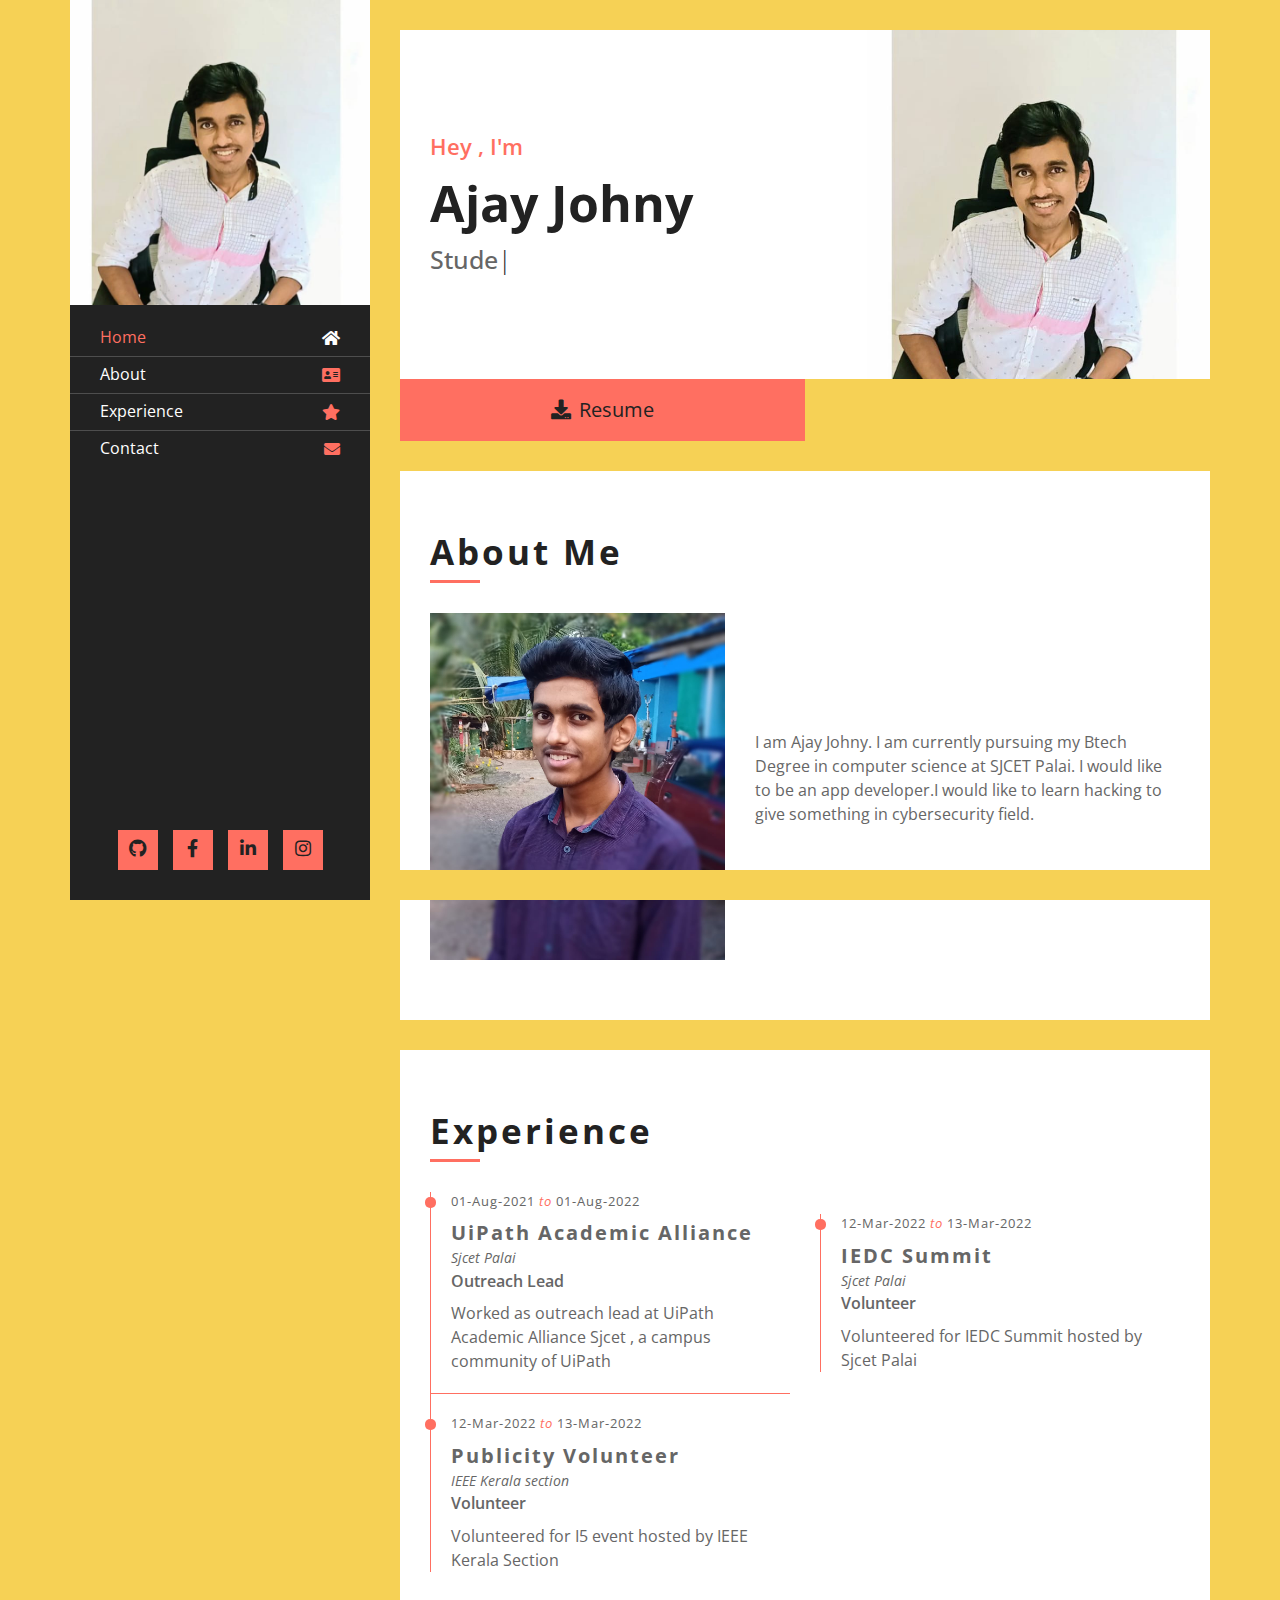
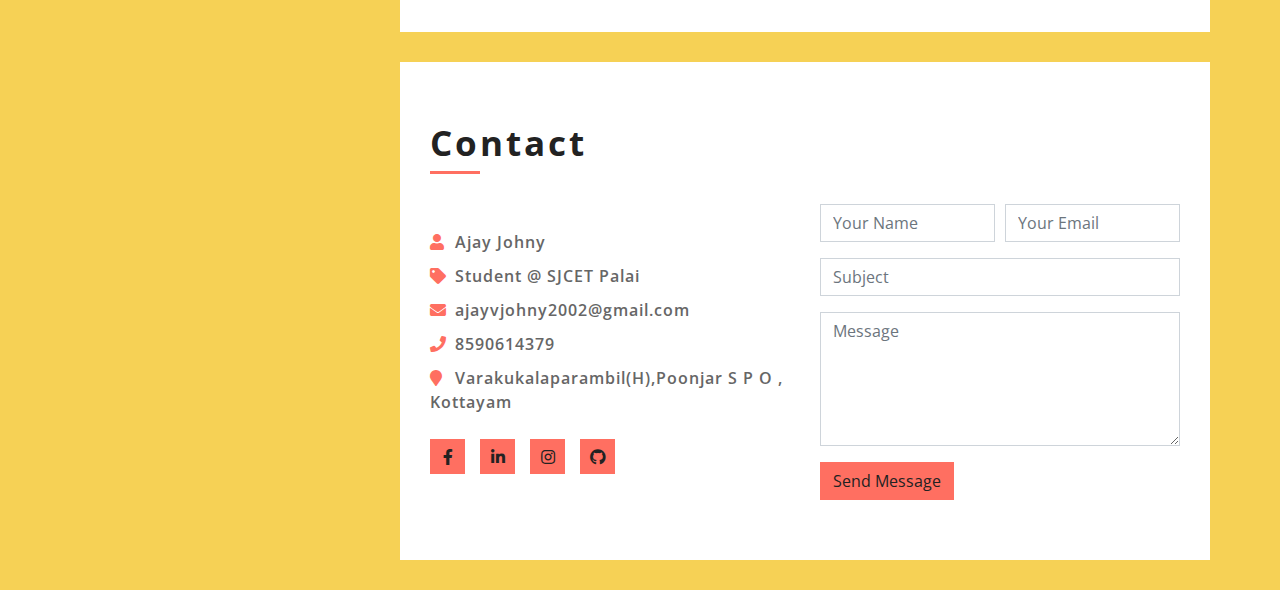
==== index.html @ 02b4db71 "Update index.html" ====
<!DOCTYPE html>
<html lang="en">
    <head>
        <meta charset="utf-8">
        <title>Ajay Johny</title>
        <meta content="width=device-width, initial-scale=1.0" name="viewport">
        <meta content="Resume Website Template Free Download" name="keywords">
        <meta content="Resume Website Template Free Download" name="description">

        <!-- Favicon -->
        <link href="img/favicon.ico" rel="icon">

        <!-- Google Fonts -->
        <link href="https://fonts.googleapis.com/css2?family=Open+Sans:300;400;600;700;800&display=swap" rel="stylesheet">

        <!-- CSS Libraries -->
        <link href="https://stackpath.bootstrapcdn.com/bootstrap/4.4.1/css/bootstrap.min.css" rel="stylesheet">
        <link href="https://cdnjs.cloudflare.com/ajax/libs/font-awesome/5.10.0/css/all.min.css" rel="stylesheet">
        <link href="lib/slick/slick.css" rel="stylesheet">
        <link href="lib/slick/slick-theme.css" rel="stylesheet">
        <link href="lib/lightbox/css/lightbox.min.css" rel="stylesheet">

        <!-- Template Stylesheet -->
        <link href="css/style.css" rel="stylesheet">
    </head>

    <body data-spy="scroll" data-target=".navbar" data-offset="51">
        <div class="wrapper">
            <div class="sidebar">
                <div class="sidebar-header">
                    <img src="img\AjayJohnypersonalpic_1.jpeg" alt="Image">
                </div>
                <div class="sidebar-content">
                    <nav class="navbar navbar-expand-md bg-dark navbar-dark">
                        <a href="#" class="navbar-brand">Navigation</a>
                        <button type="button" class="navbar-toggler" data-toggle="collapse" data-target="#navbarCollapse">
                            <span class="navbar-toggler-icon"></span>
                        </button>
                        <div class="collapse navbar-collapse" id="navbarCollapse">
                            <ul class="nav navbar-nav">
                                <li class="nav-item">
                                    <a class="nav-link" href="#header">Home<i class="fa fa-home"></i></a>
                                </li>
                                <li class="nav-item">
                                    <a class="nav-link" href="#about">About<i class="fa fa-address-card"></i></a>
                                </li>
                                <li class="nav-item">
                                    <a class="nav-link" href="#experience">Experience<i class="fa fa-star"></i></a>
                                </li>
                               <li class="nav-item">
                                    <a class="nav-link" href="#contact">Contact<i class="fa fa-envelope"></i></a>
                                </li>
                            </ul>
                        </div>
                    </nav>
                </div>
                <div class="sidebar-footer">
                    <a href="https://github.com/AjayJohny-2002/"><i class="fab fa-github"></i></a>
                    <a href=" https://www.facebook.com/ajay.johny.125/"><i class="fab fa-facebook-f"></i></a>
                    <a href=" https://www.linkedin.com/in/ajay-johny-73503a201/?lipi=urn%3Ali%3Apage%3Ad_flagship3_feed%3B5GQIC2MvRuSthO%2BO%2BcRq2Q%3D%3D"><i class="fab fa-linkedin-in"></i></a>
                    <a href="https://www.instagram.com/_ajay.johny_/"><i class="fab fa-instagram"></i></a>
                   
                </div>
            </div>
            <div class="content">
                <!-- Header Start -->
                <div class="header" id="header">
                    <div class="content-inner">
                        <p>Hey , I'm</p>
                        <h1>Ajay Johny</h1>
                        <h2></h2>
                        <div class="typed-text">Student @ Sjcet , App Developer </div>
                    </div>
                </div>
                <!-- Header End -->
                
                <!-- Large Button Start -->
                <div class="large-btn">
                    <div class="content-inner">
                        <a class="btn" href="#"><i class="fa fa-download"></i>Resume</a>
                       
                    </div>
                </div>
                <!-- Large Button End -->
                
                <!-- About Start -->
                <div class="about" id="about">
                    <div class="content-inner">
                        <div class="content-header">
                            <h2>About Me</h2>
                        </div>
                        <div class="row align-items-center">
                            <div class="col-md-6 col-lg-5">
                                <img src="img\AjayJohnypersonalpic_2.jpeg" alt="Image">
                            </div>
                            <div class="col-md-6 col-lg-7">
                                <p>
                                    I am Ajay Johny. I am currently pursuing my Btech Degree in computer science at SJCET Palai. I would like to be an app developer.I would like to learn hacking to give something in cybersecurity field.
                                </p>
                               
                            </div>
                        </div>
                     
                    </div>
                </div>
                <!-- About End -->
                
               
                
                <!-- Experience Start -->
                <div class="experience" id="experience">
                    <div class="content-inner">
                        <div class="content-header">
                            <h2>Experience</h2>
                        </div>
                        <div class="row align-items-center">
                           
                            <div class="col-md-6">
                                <div class="exp-col">
                                    <span>01-Aug-2021 <i>to</i> 01-Aug-2022</span>
                                    <h3>UiPath Academic Alliance</h3>
                                    <h4>Sjcet Palai</h4>
                                    <h5>Outreach Lead</h5>
                                    <p>Worked as outreach lead at UiPath Academic Alliance Sjcet , a campus community of UiPath</p>
                                </div>
                            </div>
                            <div class="col-md-6">
                                <div class="exp-col">
                                    <span>12-Mar-2022 <i>to</i> 13-Mar-2022</span>
                                    <h3>IEDC Summit</h3>
                                    <h4>Sjcet Palai</h4>
                                    <h5>Volunteer</h5>
                                    <p>Volunteered for IEDC Summit hosted by Sjcet Palai</p>
                                </div>
                            </div>
                            
                             <div class="col-md-6">
                                <div class="exp-col">
                                    <span>12-Mar-2022 <i>to</i> 13-Mar-2022</span>
                                    <h3>Publicity Volunteer</h3>
                                    <h4>IEEE Kerala section</h4>
                                    <h5>Volunteer</h5>
                                    <p>Volunteered for I5 event hosted by IEEE Kerala Section</p>
                                </div>
                            </div>
                    
                        </div>
                    </div>
                </div>
                <!-- Experience Start -->
                
             
                
               
              
                
                <!-- Contact Start -->
                <div class="contact" id="contact">
                    <div class="content-inner">
                        <div class="content-header">
                            <h2>Contact</h2>
                        </div>
                        <div class="row align-items-center">
                            <div class="col-md-6">
                                <div class="contact-info">
                                    <p><i class="fa fa-user"></i>Ajay Johny</p>
                                    <p><i class="fa fa-tag"></i>Student @ SJCET Palai</p>
                                    <p><i class="fa fa-envelope"></i><a href="mailto:ajayvjohny2002@gmail.com">ajayvjohny2002@gmail.com</a></p>
                                    <p><i class="fa fa-phone"></i><a href="tel:8590614379">8590614379</a></p>
                                    <p><i class="fa fa-map-marker"></i>Varakukalaparambil(H),Poonjar S P O , Kottayam</p>
                                    <div class="social">
           
                                        <a class="btn" href=" https://www.facebook.com/ajay.johny.125/"><i class="fab fa-facebook-f"></i></a>
                                        <a class="btn" href=" https://www.linkedin.com/in/ajay-johny-73503a201/?lipi=urn%3Ali%3Apage%3Ad_flagship3_feed%3B5GQIC2MvRuSthO%2BO%2BcRq2Q%3D%3D"><i class="fab fa-linkedin-in"></i></a>
                                        <a class="btn" href="https://www.instagram.com/_ajay.johny_/"><i class="fab fa-instagram"></i></a>
                                        <a class="btn" href="https://github.com/AjayJohny-2002/"><i class="fab fa-github"></i></a>
        
                                    </div>
                                </div>
                            </div>
                            <div class="col-md-6">
                                <div class="form">
                                    <form>
                                        <div class="form-row">
                                            <div class="form-group col-md-6">
                                                <input type="text" class="form-control" placeholder="Your Name" />
                                            </div>
                                            <div class="form-group col-md-6">
                                                <input type="email" class="form-control" placeholder="Your Email" />
                                            </div>
                                        </div>
                                        <div class="form-group">
                                            <input type="text" class="form-control" placeholder="Subject" />
                                        </div>
                                        <div class="form-group">
                                            <textarea class="form-control" rows="5" placeholder="Message"></textarea>
                                        </div>
                                        <div><button class="btn" type="submit">Send Message</button></div>
                                    </form>
                                </div>
                            </div>
                        </div>
                    </div>
                </div>
                <!-- Contact End -->
                
               
            </div>
        </div>
        
        <!-- Back to Top -->
        <a href="#" class="back-to-top"><i class="fa fa-angle-double-up"></i></a>
        
        <!-- JavaScript Libraries -->
        <script src="https://code.jquery.com/jquery-3.4.1.min.js"></script>
        <script src="https://stackpath.bootstrapcdn.com/bootstrap/4.4.1/js/bootstrap.bundle.min.js"></script>
        <script src="lib/easing/easing.min.js"></script>
        <script src="lib/slick/slick.min.js"></script>
        <script src="lib/typed/typed.min.js"></script>
        <script src="lib/waypoints/waypoints.min.js"></script>
        <script src="lib/isotope/isotope.pkgd.min.js"></script>
        <script src="lib/lightbox/js/lightbox.min.js"></script>
        
        <!-- Template Javascript -->
        <script src="js/main.js"></script>
    </body>
</html>
---- css/style.css ----
/**********************************/
/********** General CSS ***********/
/**********************************/
body {
    color: #666666;
    background: #F6D155;
    font-family: 'Open Sans', sans-serif;
}

a {
    color: #222222;
    transition: all .3s;
}

a:hover,
a:active,
a:focus {
    color: #FF6F61;
    outline: none;
    text-decoration: none;
}

.btn:focus {
    box-shadow: none;
}


/**********************************/
/****** Layout with Sidebar *******/
/**********************************/
.wrapper {
    position: relative;
    margin: 0 auto;
    width: 100%;
    max-width: 1140px;
}

.wrapper .sidebar {
    position: relative;
    width: 100%;
    float: left;
    background: #222222;
}

.wrapper .content {
    position: relative;
    width: 100%;
    padding: 15px;
    float: left;
    background: #F6D155;
}

.wrapper .sidebar-header,
.wrapper .sidebar-footer {
    display: none;
}

.navbar {
    padding: 15px;
    background: #222222 !important;
}

.navbar-expand-md .navbar-nav .nav-item {
    width: 100%;
    border-top: 1px solid rgba(255, 255, 255, .2);
}

.navbar-expand-md .navbar-nav .nav-item:first-child{
    border-top: none;
}

.navbar-expand-md .navbar-nav .nav-link {
    color: #ffffff;
    padding: 5px 15px 7px 15px;
    transition: all .3s;
}

.navbar-expand-md .navbar-nav .nav-link i {
    color: #FF6F61;
    float: right;
    padding-top: 5px;
    transition: all .3s;
}

.navbar-expand-md .navbar-nav .nav-link:hover,
.navbar-expand-md .navbar-nav .nav-link.active {
    color: #FF6F61;
}

.navbar-expand-md .navbar-nav .nav-link:hover i,
.navbar-expand-md .navbar-nav .nav-link.active i{
    color: #ffffff;
}


.wrapper .sidebar,
.wrapper .content {
    -webkit-transition: margin 200ms ease-out;
    -moz-transition: margin 200ms ease-out;
    -o-transition: margin 200ms ease-out;
    transition: margin 200ms ease-out;
}

@media (min-width: 768px) {
    .wrapper .content {
        padding: 30px 0px 30px 30px;
    }
    
    .wrapper .content::before,
    .wrapper .content::after {
        position: fixed;
        content: "";
        width: 100%;
        height: 30px;
        background: #F6D155;
        z-index: 1;
    }
    
    .wrapper .content::before {
        top: 0;
    }
    
    .wrapper .content::after {
        bottom: 0;
    }
    
    .wrapper .sidebar {
        position: fixed;
        width: 300px;
        height: 100%;
        margin-left: -250px;
        float: left;
        overflow: auto;
        scrollbar-width: thin;
        scrollbar-color: gray;
        z-index: 2;
    }

    .wrapper .sidebar:hover {
        margin-left: 0px;
    }
    
    .wrapper .content {
        position: relative;
        width: calc(100% - 50px);
        margin-left: 50px;
        float: right;
    }
    
    .wrapper .sidebar:hover  .sidebar-header {
        position: relative;
        display: block;
        width: 100%;
    }

    .wrapper .sidebar .sidebar-header img {
        width: 100%;
        height: auto;
    }
    
    .navbar-brand {
        display: none;
    }
    
    .navbar {
        padding: 15px 0;
        flex-direction: column;
    }
    
    .wrapper .sidebar:hover .navbar-expand-md .navbar-nav .nav-link {
        padding: 5px 30px 7px 30px;
    }
    
    .wrapper .sidebar::-webkit-scrollbar {
        width: 7px;
    }

    .wrapper .sidebar::-webkit-scrollbar-track {
        -webkit-box-shadow: inset 0 0 6px rgba(0,0,0,0.1);
    }

    .wrapper .sidebar::-webkit-scrollbar-thumb {
        background-color: darkgrey;
        outline: 1px solid slategrey;
        border-radius: 7px
    }
    
    .navbar-brand {
        display: none;
    }
    
    .sidebar .sidebar-footer {
        width: 300px;
        position: fixed;
        bottom: 0;
        padding: 15px;
        font-size: 0;
        text-align: center;
        background: #222222;
    }
    
    .sidebar .sidebar-footer a {
        display: inline-block;
        width: 40px;
        height: 40px;
        padding: 5px 0;
        margin: 0 15px 15px 0;
        text-align: center;
        font-size: 18px;
        color: #222222;
        background: #FF6F61;
    }
    
    .sidebar .sidebar-footer a:last-child {
        margin-right: 0;
    }
    
    .sidebar .sidebar-footer a:hover {
        color: #FF6F61;
        background: #ffffff;
    }
    
    .sidebar:hover .sidebar-footer {
        display: block;
    }
}

@media (min-width: 992px) {
    .wrapper .sidebar {
        margin: 0;
    }

    .wrapper .content {
        width: calc(100% - 300px);
        margin-left: 300px;
    }

    .sidebar .sidebar-header {
        position: relative;
        display: block;
        width: 100%;
    }
    
    .navbar-expand-md .navbar-nav .nav-link {
        padding: 5px 30px 7px 30px;
    }
    
    .sidebar .sidebar-footer {
        display: block;
    }
}

@media (max-width: 1140px) {
    .wrapper .content {
        padding: 30px;
    }
}

@media (max-width: 576px) {
    .wrapper .content {
        padding: 15px;
    }
}


/**********************************/
/******** Back to Top CSS *********/
/**********************************/
.back-to-top {
    position: fixed;
    display: none;
    width: 30px;
    height: 30px;
    text-align: center;
    line-height: 1;
    font-size: 30px;
    right: 30px;
    bottom: 30px;
    transition: background 0.5s;
    z-index: 11;
}

.back-to-top i {
    color: #222222;
}

.back-to-top i:hover {
    color: #FF6F61;
}

.back-to-top {
    -webkit-animation: action 1s infinite  alternate;
    animation: action 1s infinite  alternate;
}

@-webkit-keyframes action {
    0% { transform: translateY(0); }
    100% { transform: translateY(-15px); }
}

@keyframes action {
    0% { transform: translateY(0); }
    100% { transform: translateY(-15px); }
}


/**********************************/
/*********** Header CSS ***********/
/**********************************/
.header {
    position: relative;
    background: #ffffff;
}

.header .content-inner {
    padding: 100px 30px;
    background: url(../img/AjayJohnypersonalpic_1.jpeg) right bottom no-repeat;
    background-size: contain;
}

.header p {
    color: #FF6F61;
    font-size: 22px;
    font-weight: 600;
    margin-bottom: 10px;
}

.header h1 {
    color: #222222;
    font-size: 50px;
    font-weight: 700;
}

.header h2 {
    display: inline-block;
    margin: 0;
    height: 25px;
    font-size: 25px;
}

.header .typed-text {
    display: none;
}

.header .typed-cursor {
    font-size: 25px;
    font-weight: 300;
    color: #222222;
}

.large-btn .content-inner {
    font-size: 0;
    border-bottom: 30px solid #F6D155;
}

.large-btn .btn {
    position: relative;
    width: 50%;
    padding: 15px 0;
    color: #FF6F61;
    font-size: 20px;
    background: #222222;
    border-radius: 0;
}

.large-btn .btn:last-child {
    color: #222222;
    background: #FF6F61;
}

.large-btn .btn i {
    margin-right: 8px;
}

.large-btn .btn::after {
    position: absolute;
    content: "";
    width: 0;
    height: 100%;
    top: 0;
    left: 0;
    transition: all .3s;
}

.large-btn .btn:hover::after {
    width: 100%;
    background: rgba(255, 255, 255, .1);
}


/**********************************/
/******* Content Header CSS *******/
/**********************************/
.content-header {
    position: relative;
    width: 100%;
    margin-bottom: 30px;
    padding-bottom: 10px;
}

.content-header h2 {
    color: #222222;
    font-size: 35px;
    font-weight: 700;
    letter-spacing: 3px;
    margin: 0;
}

.content-header::after {
    content: '';
    position: absolute;
    display: block;
    width: 50px;
    height: 3px;
    bottom: 0;
    left: 0;
    background: #FF6F61;
}


/**********************************/
/*********** About CSS ************/
/**********************************/
.about {
    position: relative;
    padding: 60px 30px;
    background: #ffffff;
    border-bottom: 30px solid #F6D155;
}


.about img {
    width: 100%;
    height: auto;
}

@media(max-width: 767.98px) {
    .about img {
        margin-bottom: 15px;
    }
}

.about .btn {
    border-radius: 0;
    color: #222222;
    background: #FF6F61;
    transition: all .3s;
}

.about .btn:hover {
    color: #FF6F61;
    background: #222222;
}

.about .skills {
    padding-top: 15px;
}

.about .skill-name {
    margin-top: 15px;
}

.about .skill-name p {
    display: inline-block;
    margin-bottom: 5px;
    font-size: 16px;
    font-weight: 400;
}

.about .skill-name p:last-child {
    float: right;
}

.about .progress {
    height: 5px;
    border: 1px solid #FF6F61;
    border-radius: 0;
    background: #ffffff;
}

.about .progress .progress-bar {
    width: 1px;
    background: #FF6F61;
    border-radius: 0;
    transition: 1s;
}


/**********************************/
/********* Education CSS **********/
/**********************************/
.education {
    position: relative;
    padding: 60px 30px;
    background: #ffffff;
    border-bottom: 30px solid #F6D155;
}

.education .edu-col {
    position: relative;
    width: 100%;
    padding: 20px 0 20px 20px;
    border-left: 1px solid #FF6F61;
    border-bottom: 1px solid #FF6F61;
}

.education .col-md-6:first-child .edu-col {
    padding-top: 0;
}

.education .col-md-6:last-child .edu-col {
    border-bottom: none;
    padding-bottom: 0;
}

@media (min-width: 768px) {
    .education .col-md-6:nth-child(-n+2) .edu-col {
        padding-top: 0;
    }

    .education .col-md-6:last-child .edu-col,
    .education .col-md-6:nth-last-child(2) .edu-col {
        border-bottom: none;
        padding-bottom: 0;
    }
}

.education .edu-col span {
    position: relative;
    display: block;
    font-size: 13px;
    letter-spacing: 1px;
    margin-bottom: 10px;
}

.education .edu-col span::before {
    position: absolute;
    content: "";
    width: 11px;
    height: 11px;
    background: #FF6F61;
    top: 5px;
    left: -26px;
    border-radius: 5px;
}

.education .edu-col span i {
    color: #FF6F61;
}

.education .edu-col h3 {
    font-size: 20px;
    font-weight: 700;
    letter-spacing: 2px;
}

.education .edu-col p {
    margin: 0;
}


/**********************************/
/********* Experience CSS *********/
/**********************************/
.experience {
    position: relative;
    padding: 60px 30px;
    background: #ffffff;
    border-bottom: 30px solid #F6D155;
}

.experience .exp-col {
    position: relative;
    width: 100%;
    padding: 20px 0 20px 20px;
    border-left: 1px solid #FF6F61;
    border-bottom: 1px solid #FF6F61;
}

.experience .col-md-6:first-child .exp-col {
    padding-top: 0;
}

.experience .col-md-6:last-child .exp-col {
    border-bottom: none;
    padding-bottom: 0;
}

@media (min-width: 768px) {
    .experience .col-md-6:nth-child(-n+2) .exp-col {
        padding-top: 0;
    }

    .experience .col-md-6:last-child .exp-col,
    .experience .col-md-6:nth-last-child(2) .exp-col {
        border-bottom: none;
        padding-bottom: 0;
    }
}

.experience .exp-col span {
    position: relative;
    display: block;
    font-size: 13px;
    letter-spacing: 1px;
    margin-bottom: 10px;
}

.experience .exp-col span::before {
    position: absolute;
    content: "";
    width: 11px;
    height: 11px;
    background: #FF6F61;
    top: 5px;
    left: -26px;
    border-radius: 5px;
}

.experience .exp-col span i {
    color: #FF6F61;
}

.experience .exp-col h3 {
    font-size: 20px;
    font-weight: 700;
    letter-spacing: 2px;
    margin-bottom: 5px;
}

.experience .exp-col h4 {
    font-size: 14px;
    font-weight: 400;
    font-style: italic;
    margin-bottom: 5px;
}

.experience .exp-col h5 {
    font-size: 16px;
    font-weight: 600;
    margin-bottom: 10px;
}

.experience .exp-col p {
    margin: 0;
}


/**********************************/
/*********** Service CSS **********/
/**********************************/
.service {
    position: relative;
    padding: 60px 30px 30px 30px;
    background: #ffffff;
    border-bottom: 30px solid #F6D155;
}

.service .srv-col {
    position: relative;
    width: 100%;
    margin-bottom: 30px;
}

.service .srv-col i {
    font-size: 30px;
    color: #FF6F61;
    margin-bottom: 15px;
}

.service .srv-col h3 {
    font-size: 20px;
    font-weight: 700;
    letter-spacing: 2px;
    margin-bottom: 5px;
}

.experience .exp-col h4 {
    font-size: 14px;
    font-weight: 400;
    font-style: italic;
    margin-bottom: 5px;
}

.experience .exp-col h5 {
    font-size: 16px;
    font-weight: 600;
    margin-bottom: 10px;
}

.experience .exp-col p {
    margin: 0;
}


/**********************************/
/********** Portfolio CSS *********/
/**********************************/
.portfolio {
    position: relative;
    padding: 60px 30px 30px 30px;
    background: #ffffff;
    border-bottom: 30px solid #F6D155;
}

.portfolio #portfolio-flters {
    padding: 0;
    margin: -15px 0 30px 0;
    list-style: none;
    font-size: 0;
}

.portfolio #portfolio-flters li {
    cursor: pointer;
    margin: 15px -1px 0 0;
    display: inline-block;
    height: 35px;
    padding: 10px;
    color: #666666;
    font-size: 13px;
    line-height: 15px;
    text-transform: uppercase;
    border: 1px solid #FF6F61;
    background: #ffffff;
    transition: all 0.3s ease-in-out;
}

.portfolio #portfolio-flters li:hover,
.portfolio #portfolio-flters li.filter-active {
    background: #FF6F61;
    color: #222222;
}

.portfolio .portfolio-item {
    position: relative;
    height: 250px;
    overflow: hidden;
}

.portfolio .portfolio-item figure {
    background: #ffffff;
    overflow: hidden;
    height: 220px;
    position: relative;
    border-radius: 0;
    margin: 0; 
}

.portfolio .portfolio-item figure img {
    width: 100%; 
    height: 100%; 
    object-fit: cover; 
}

.portfolio .portfolio-item figure:hover img {
    opacity: 0.3;
    transition: 0.3s;
}

.portfolio .portfolio-item figure .link-preview,
.portfolio .portfolio-item figure .link-details,
.portfolio .portfolio-item figure .portfolio-title {
    position: absolute;
    display: inline-block;
    opacity: 0;
    line-height: 1;
    text-align: center;
    width: 45px;
    height: 35px;
    background: #FF6F61;
    transition: 0.2s linear;
}

.portfolio .portfolio-item figure .link-preview i,
.portfolio .portfolio-item figure .link-details i {
    color: #222222;
    padding-top: 10px;
    font-size: 16px;
}

.portfolio .portfolio-item figure .link-preview:hover,
.portfolio .portfolio-item figure .link-details:hover {
    background: #222222;
}

.portfolio .portfolio-item figure .link-preview:hover i,
.portfolio .portfolio-item figure .link-details:hover i {
    color: #FF6F61;
}

.portfolio .portfolio-item figure .link-preview {
    left: 50%;
    top: calc(25% - 18px);
}

.portfolio .portfolio-item figure .link-details {
    right: 50%;
    top: calc(25% - 18px);
}

.portfolio .portfolio-item figure .portfolio-title {
    margin: 0;
    width: 100%;
    height: 50%;
    left: 0;
    right: 0;
    top: 100%;
    padding: 30px 10px;
    color: #222222;
    font-size: 16px;
    font-weight: 600;
    background: rgba(255, 111, 97, .5);
    border-radius: 0;
}

.portfolio .portfolio-item figure .portfolio-title:hover {
    text-decoration: none;
}

.portfolio .portfolio-item figure .portfolio-title span {
    display: block;
    margin-top: 10px;
    font-family: 'Open Sans', sans-serif;
    font-size: 13px;
    font-weight: 300;
}

.portfolio .portfolio-item figure:hover .link-preview {
    opacity: 1;
    left: calc(50% - 61px);
}

.portfolio .portfolio-item figure:hover .link-details {
    opacity: 1;
    right: calc(50% - 61px);
}

.portfolio .portfolio-item figure:hover .portfolio-title {
    opacity: 1;
    top: 50%;
}


/**********************************/
/*********** Review CSS ***********/
/**********************************/
.review {
    position: relative;
    background: #ffffff;
    border-bottom: 30px solid #F6D155;
}

.review .content-inner {
    position: relative;
    padding: 60px 30px;
    background: url(../img/quote.png) right bottom no-repeat;
}

.review .review-text p {
    font-size: 18px;
    font-style: italic;
}

.review .review-img {
    display: flex;
    align-items: center;
}

.review .review-img img {
    width: 80px; 
    height: 80px; 
    object-fit: cover;
    margin-right: 15px;
}

.review .review-name h3 {
    font-size: 18px;
    font-weight: 700;
    letter-spacing: 2px;
    margin-bottom: 5px;
}

.review .review-name p {
    font-size: 14px;
    margin-bottom: 0;
}

.review .review-text .ratting {
    margin-bottom: 5px;
}

.review .review-text .ratting i {
    color: #FF6F61;
    font-size: 14px;
}

.review .slick-slider:hover .slick-prev {
    left: 30px;
}

.review .slick-slider:hover .slick-next {
    right: 30px;
}

.review-slider .slick-prev,
.review-slider .slick-next {
    width: 35px;
    height: 35px;
    z-index: 1;
    opacity: 0;
    transition: .5s;
    background: rgba(255, 111, 97, .7);
}

.review-slider .slick-prev {
    left: 55px;
}

.review-slider .slick-next {
    right: 55px;
}

.review-slider.slick-slider:hover .slick-prev {
    left: 15px;
    opacity: 1;
}

.review-slider.slick-slider:hover .slick-next {
    right: 15px;
    opacity: 1;
}

.review-slider .slick-prev:hover,
.review-slider .slick-prev:focus,
.review-slider .slick-next:hover,
.review-slider .slick-next:focus {
    background: rgba(0, 0, 0, .7);
}

.review-slider .slick-prev:hover::before,
.review-slider .slick-prev:focus::before,
.review-slider .slick-next:hover::before,
.review-slider .slick-next:focus::before {
    color: #FF6F61;
}

.review-slider .slick-prev::before,
.review-slider .slick-next::before {
    font-family: "Font Awesome 5 Free";
    font-weight: 900;
    font-size: 18px;
    color: #ffffff;
}

.review-slider .slick-prev::before {
    content: "\f104";
}

.review-slider .slick-next::before {
    content: "\f105";
}

.review-slider .slick-dots {
    bottom: 15px;
}

.review-slider .slick-dots li button:before {
    color: #ffffff;
    font-size: 15px;
}

.review-slider .slick-dots li.slick-active button:before {
    color: #FF6F61;
}

.review-slider.slick-slider {
    margin-bottom: 0;
}


/**********************************/
/*********** Contact CSS ***********/
/**********************************/
.contact {
    position: relative;
    padding: 60px 30px 30px 30px;
    background: #ffffff;
}

.contact .contact-info {
    position: relative;
    width: 100%;
    margin-bottom: 30px;
}

.contact .contact-info p {
    font-size: 16px;
    font-weight: 600;
    letter-spacing: 1px;
    margin-bottom: 10px;
}

.contact .contact-info p i {
    width: 25px;
    color: #FF6F61;
}

.contact .contact-info p a {
    color: #666666;
}

.contact .contact-info p a:hover {
    color: #FF6F61;
    text-decoration: none;
}

.contact .social {
    font-size: 0;
}

.contact .social a {
    width: 35px;
    height: 35px;
    padding: 5px 0;
    color: #222222;
    background: #FF6F61;
    border-radius: 0;
    margin-top: 15px;
    margin-right: 15px;
    transition: all .3s;
}

.contact .social a:last-child {
    margin-right: 0;
}

.contact .social a:hover {
    color: #FF6F61;
    background: #222222;
}

.contact .form {
    position: relative;
    width: 100%;
    margin-bottom: 30px;
}

.contact .form .form-control {
    border-radius: 0;
}

.contact .form .form-control:focus {
    box-shadow: none;
    border-color: #FF6F61;
}

.contact .form .btn {
    color: #222222;
    background: #FF6F61;
    border-radius: 0;
    transition: all .3s;
}

.contact .form .btn:hover {
    color: #FF6F61;
    background: #222222;
}


/**********************************/
/*********** Footer CSS ***********/
/**********************************/
.footer {
    position: relative;
    width: 100%;
    padding: 30px 30px 0 30px;
    background: #F6D155;
}

.footer .col-md-6:last-child {
    text-align: right;
}

@media(max-width: 767.98px) {
    .footer .col-md-6,
    .footer .col-md-6:last-child{
        text-align: center;
    }
}

.footer p {
    color: #222222;
    margin: 0;
}

.footer a {
    color: #FF6F61;
    font-weight: 600;
}

.footer a:hover {
    color: #222222;
}
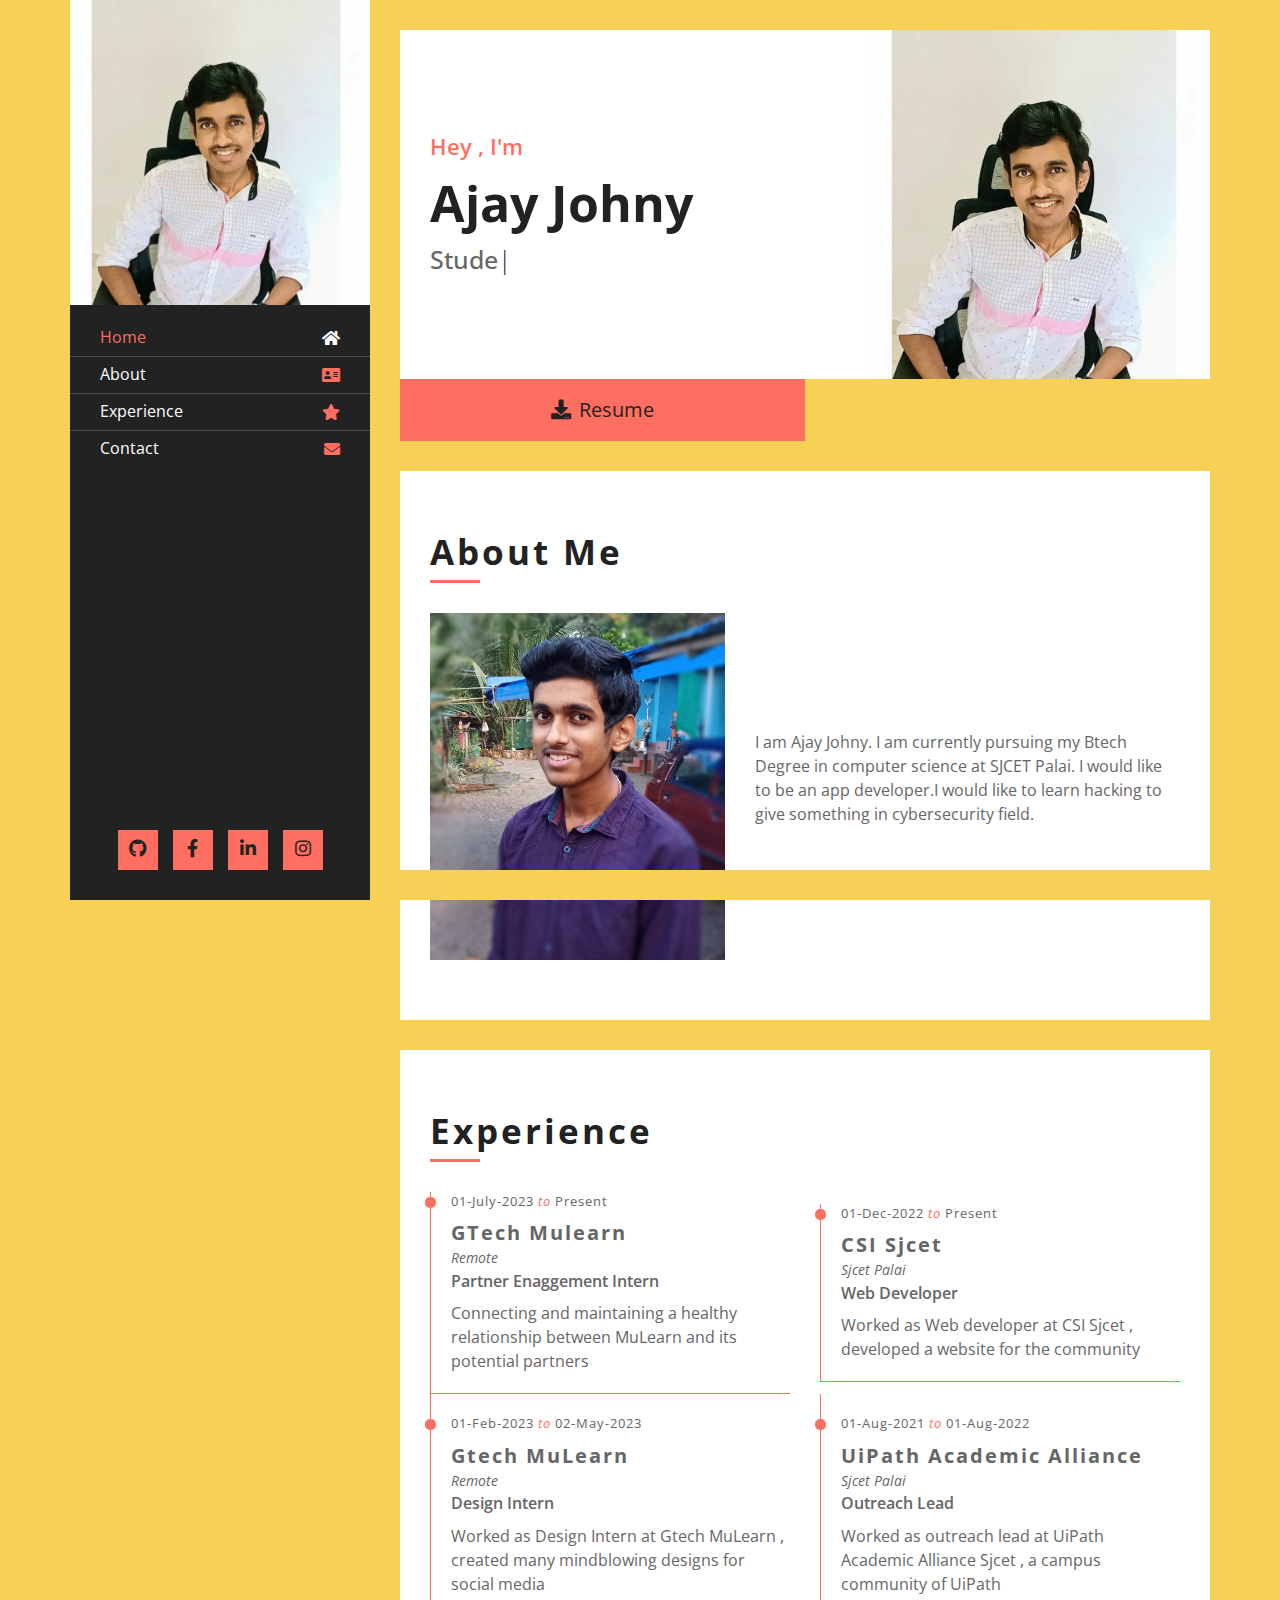
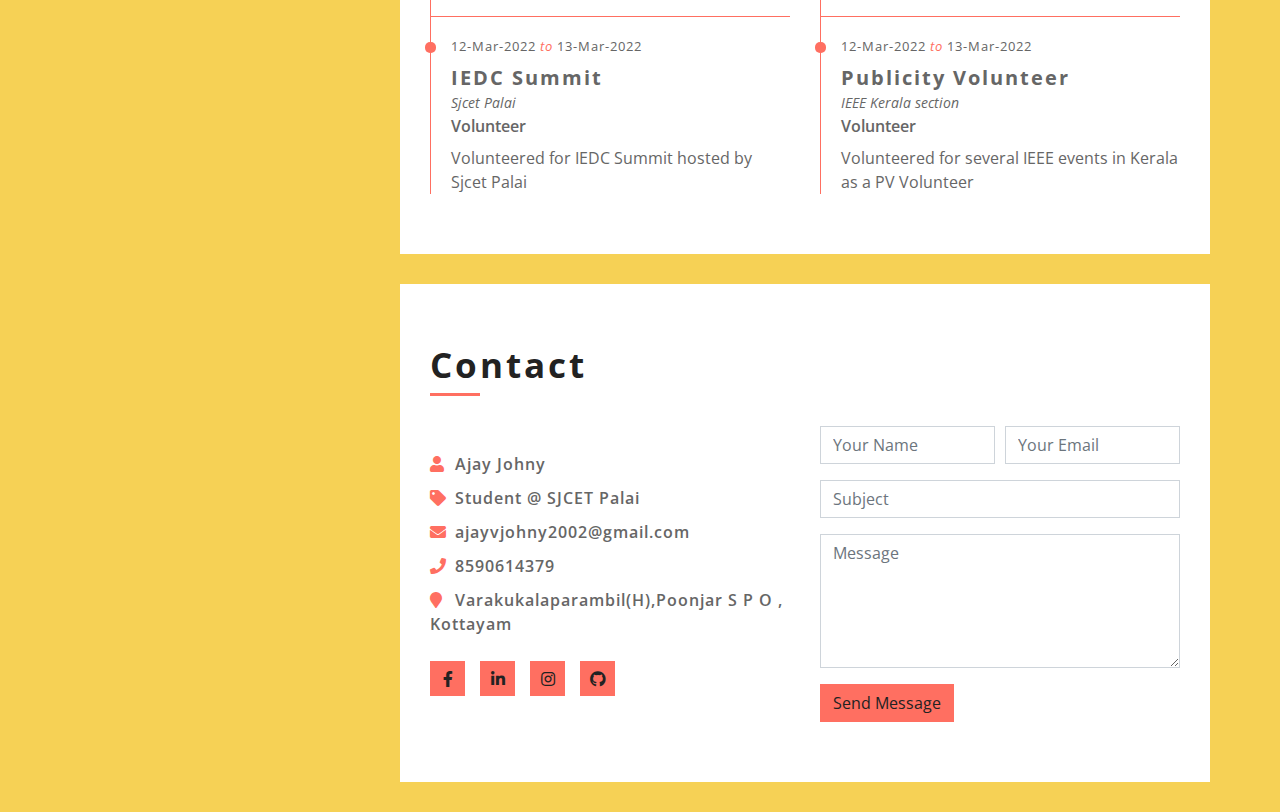
==== commit 1814fa59: "Update index.html" ====
--- a/index.html
+++ b/index.html
@@ -77,7 +77,7 @@
                 <!-- Large Button Start -->
                 <div class="large-btn">
                     <div class="content-inner">
-                        <a class="btn" href="#"><i class="fa fa-download"></i>Resume</a>
+                        <a class="btn" href="https://drive.google.com/file/d/1878iYKMZYLc862kmhDlae0HHNPSjMHp6/view?usp=sharing"><i class="fa fa-download"></i>Resume</a>
                        
                     </div>
                 </div>
@@ -114,7 +114,33 @@
                             <h2>Experience</h2>
                         </div>
                         <div class="row align-items-center">
-                           
+                            <div class="col-md-6">
+                                <div class="exp-col">
+                                    <span>01-July-2023 <i>to</i> Present</span>
+                                    <h3>GTech Mulearn</h3>
+                                    <h4>Remote</h4>
+                                    <h5>Partner Enaggement Intern</h5>
+                                    <p>Connecting and maintaining a healthy relationship between MuLearn and its potential partners</p>
+                                </div>
+                            </div>
+                            <div class="col-md-6">
+                                <div class="exp-col">
+                                    <span>01-Dec-2022 <i>to</i> Present</span>
+                                    <h3>CSI Sjcet</h3>
+                                    <h4>Sjcet Palai</h4>
+                                    <h5>Web Developer</h5>
+                                    <p>Worked as Web developer at CSI Sjcet , developed a website for the community</p>
+                                </div>
+                            </div>
+                            <div class="col-md-6">
+                                <div class="exp-col">
+                                    <span>01-Feb-2023 <i>to</i> 02-May-2023</span>
+                                    <h3>Gtech MuLearn</h3>
+                                    <h4>Remote</h4>
+                                    <h5>Design Intern</h5>
+                                    <p>Worked as Design Intern at Gtech MuLearn , created many mindblowing designs for social media</p>
+                                </div>
+                            </div>
                             <div class="col-md-6">
                                 <div class="exp-col">
                                     <span>01-Aug-2021 <i>to</i> 01-Aug-2022</span>
@@ -140,7 +166,7 @@
                                     <h3>Publicity Volunteer</h3>
                                     <h4>IEEE Kerala section</h4>
                                     <h5>Volunteer</h5>
-                                    <p>Volunteered for I5 event hosted by IEEE Kerala Section</p>
+                                    <p>Volunteered for several IEEE events in Kerala as a PV Volunteer</p>
                                 </div>
                             </div>
                     
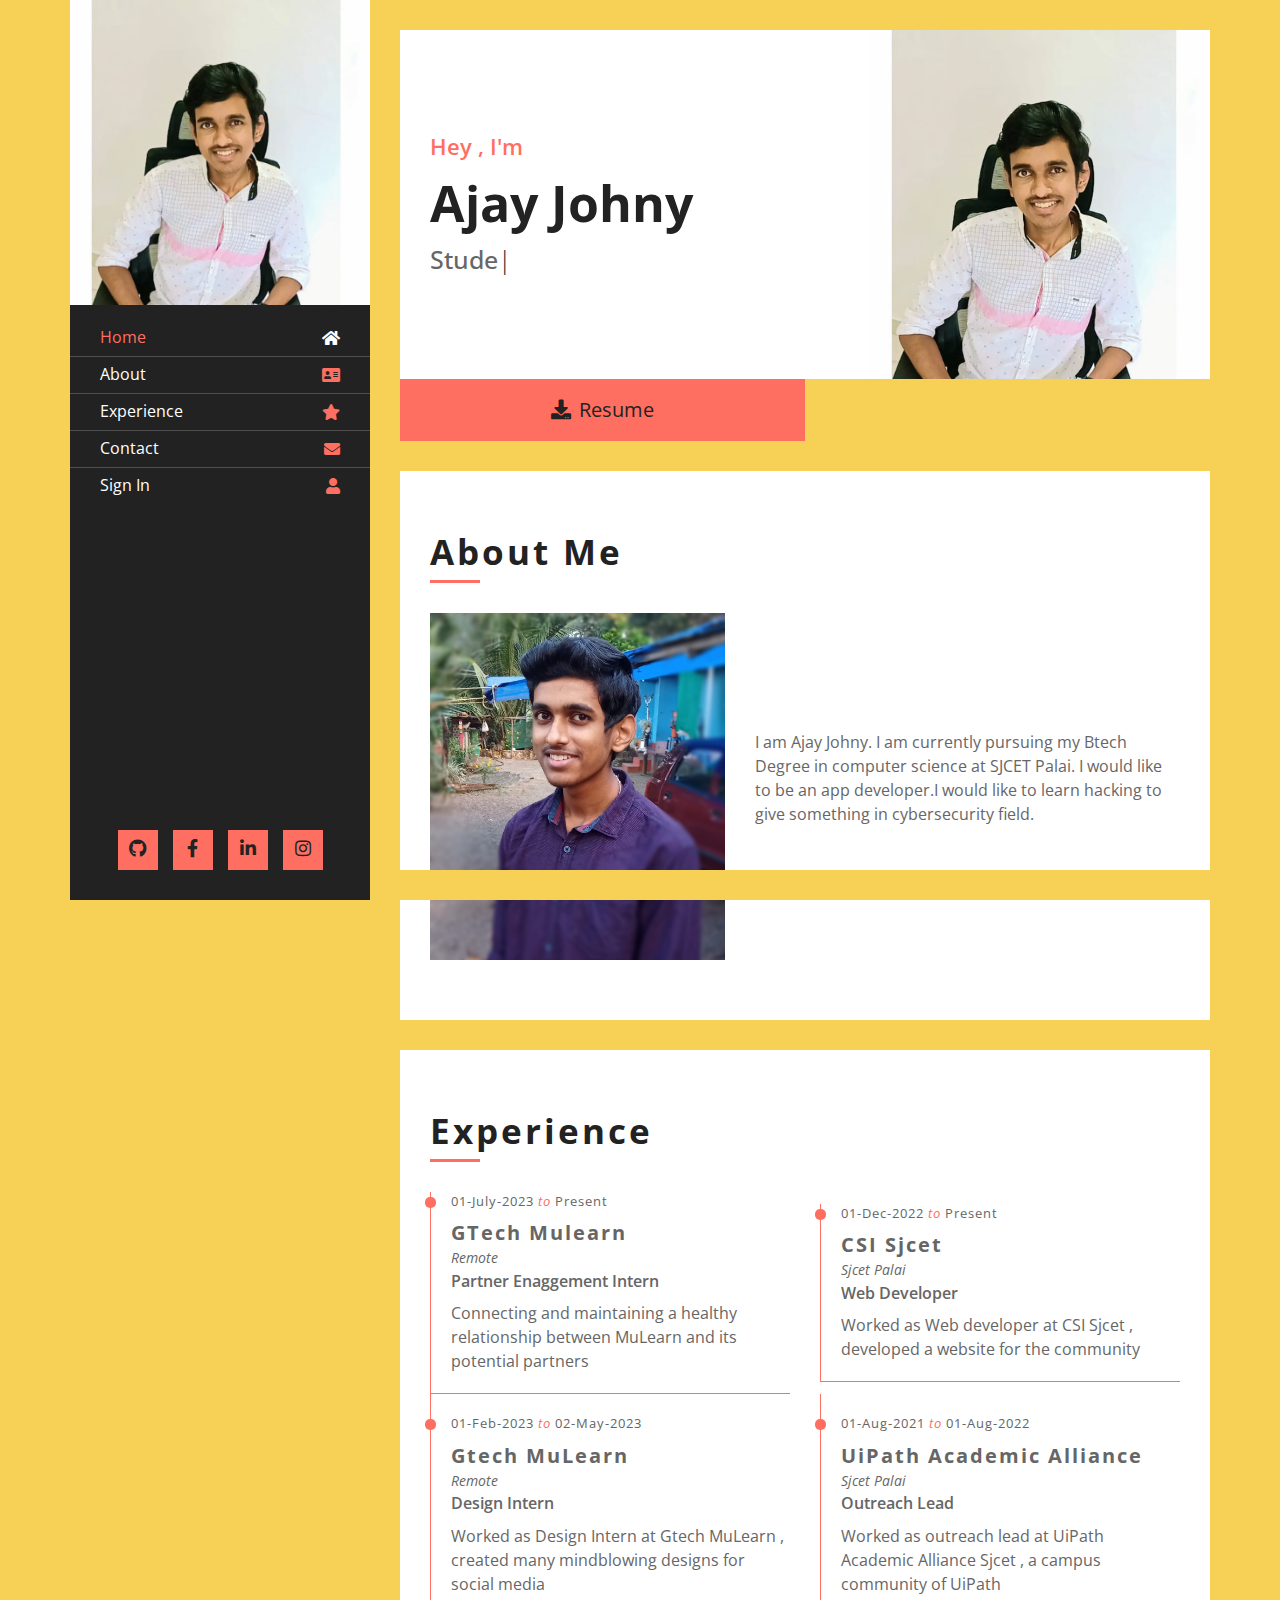
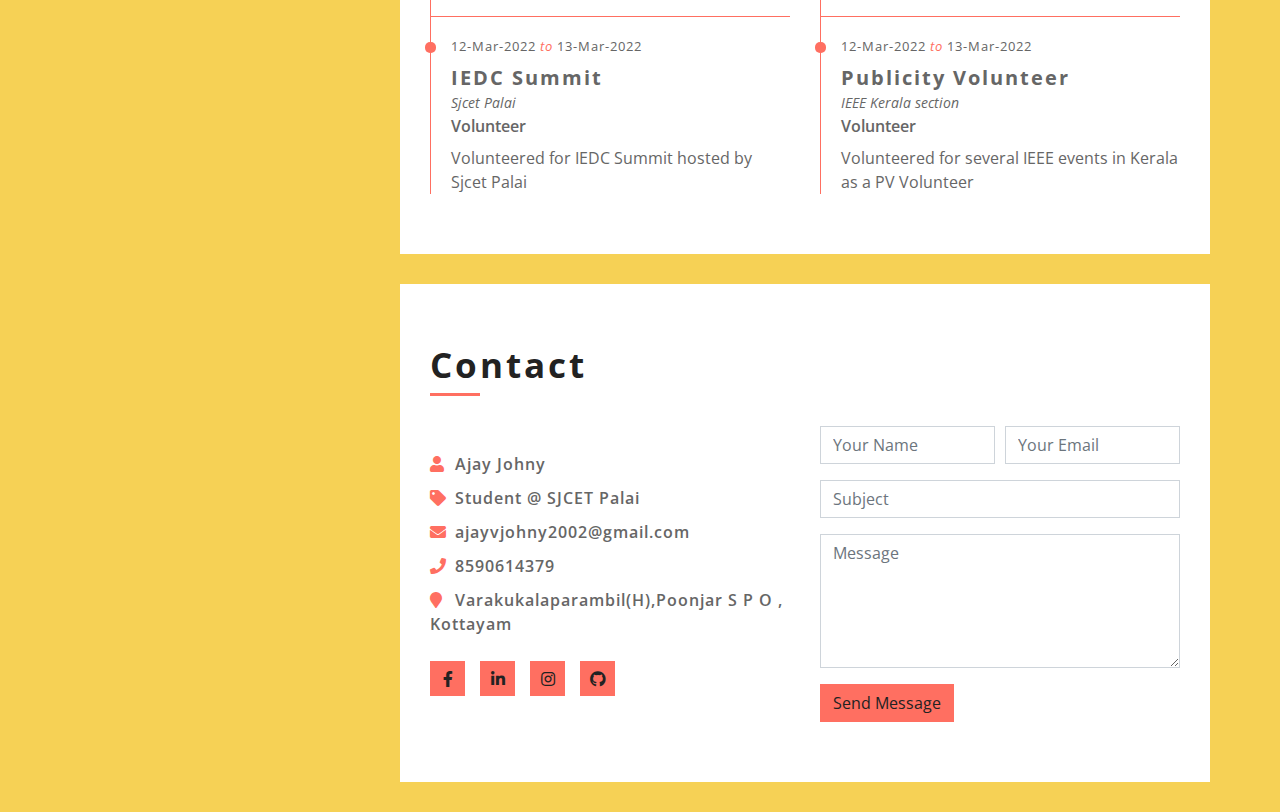
==== commit f63e0735: "Update index.html" ====
--- a/index.html
+++ b/index.html
@@ -50,6 +50,9 @@
                                <li class="nav-item">
                                     <a class="nav-link" href="#contact">Contact<i class="fa fa-envelope"></i></a>
                                 </li>
+                                 <li class="nav-item">
+                                    <a class="nav-link" href="signin.html">Sign In<i class="fa fa-user"></i></a>
+                                </li>
                             </ul>
                         </div>
                     </nav>
@@ -69,7 +72,7 @@
                         <p>Hey , I'm</p>
                         <h1>Ajay Johny</h1>
                         <h2></h2>
-                        <div class="typed-text">Student @ Sjcet , App Developer </div>
+                        <div class="typed-text">Student @ Sjcet , Developer|Designer </div>
                     </div>
                 </div>
                 <!-- Header End -->
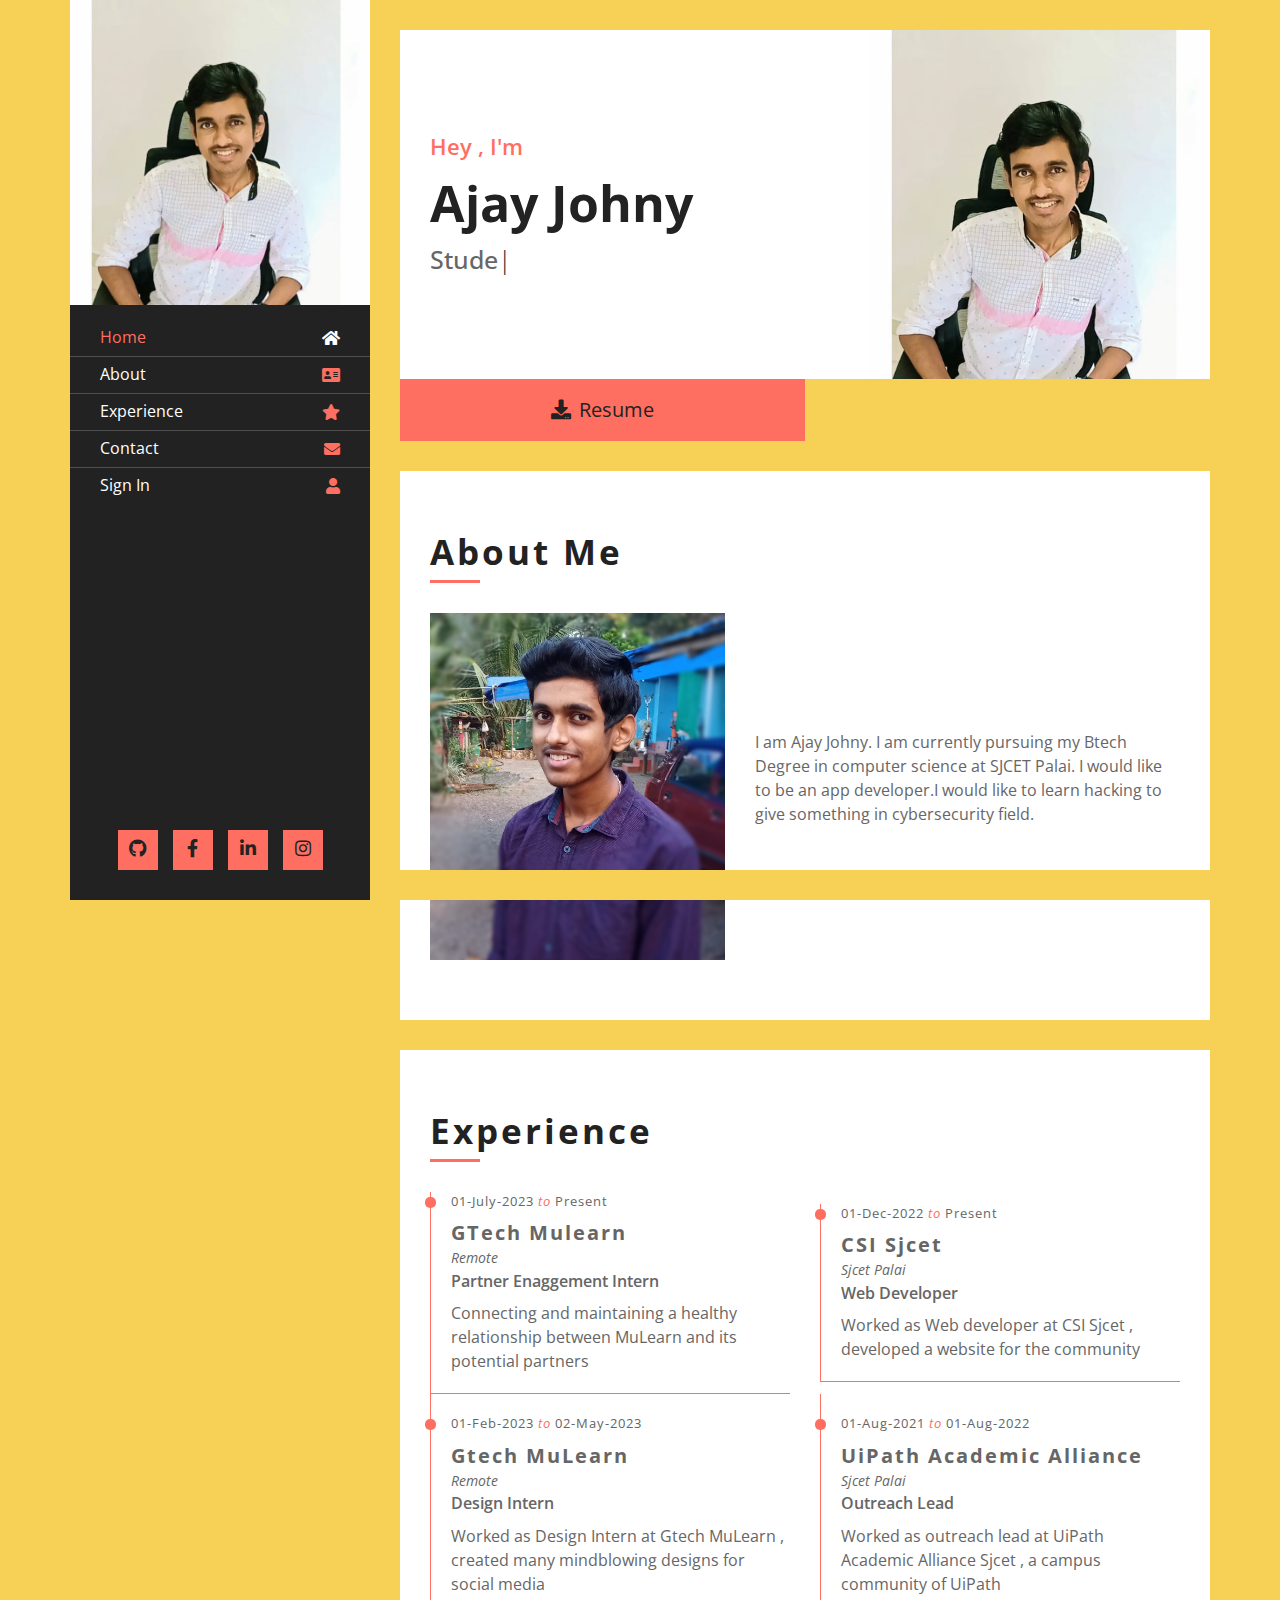
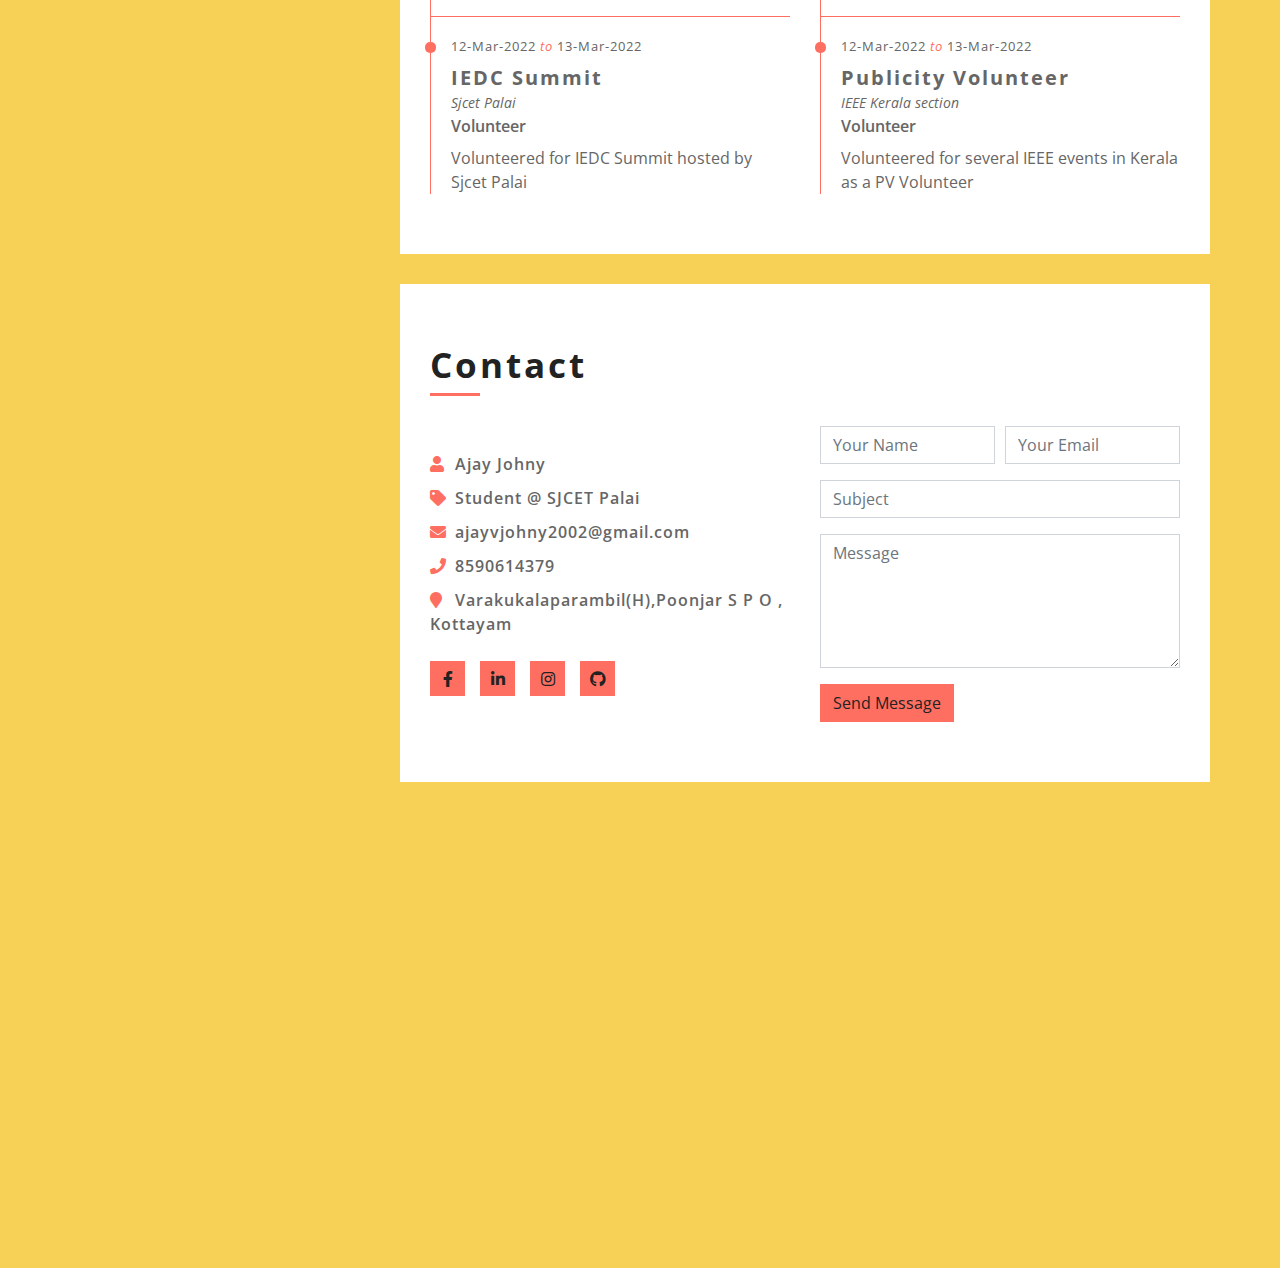
==== commit 3b03e26e: "Location" ====
--- a/index.html
+++ b/index.html
@@ -232,7 +232,9 @@
                     </div>
                 </div>
                 <!-- Contact End -->
-                
+                <div>
+                    <iframe src="https://www.google.com/maps/embed?pb=!1m18!1m12!1m3!1d62934.014893159925!2d76.79852925451411!3d9.648883921218525!2m3!1f0!2f0!3f0!3m2!1i1024!2i768!4f13.1!3m3!1m2!1s0x3b07b54fc0a7245f%3A0x9ba8087f19b418f1!2sPoonjar%20Thekkekara%2C%20Kerala!5e0!3m2!1sen!2sin!4v1699202462624!5m2!1sen!2sin" width="600" height="450" style="border:0;" allowfullscreen="" loading="lazy" referrerpolicy="no-referrer-when-downgrade"></iframe>
+                </div>
                
             </div>
         </div>
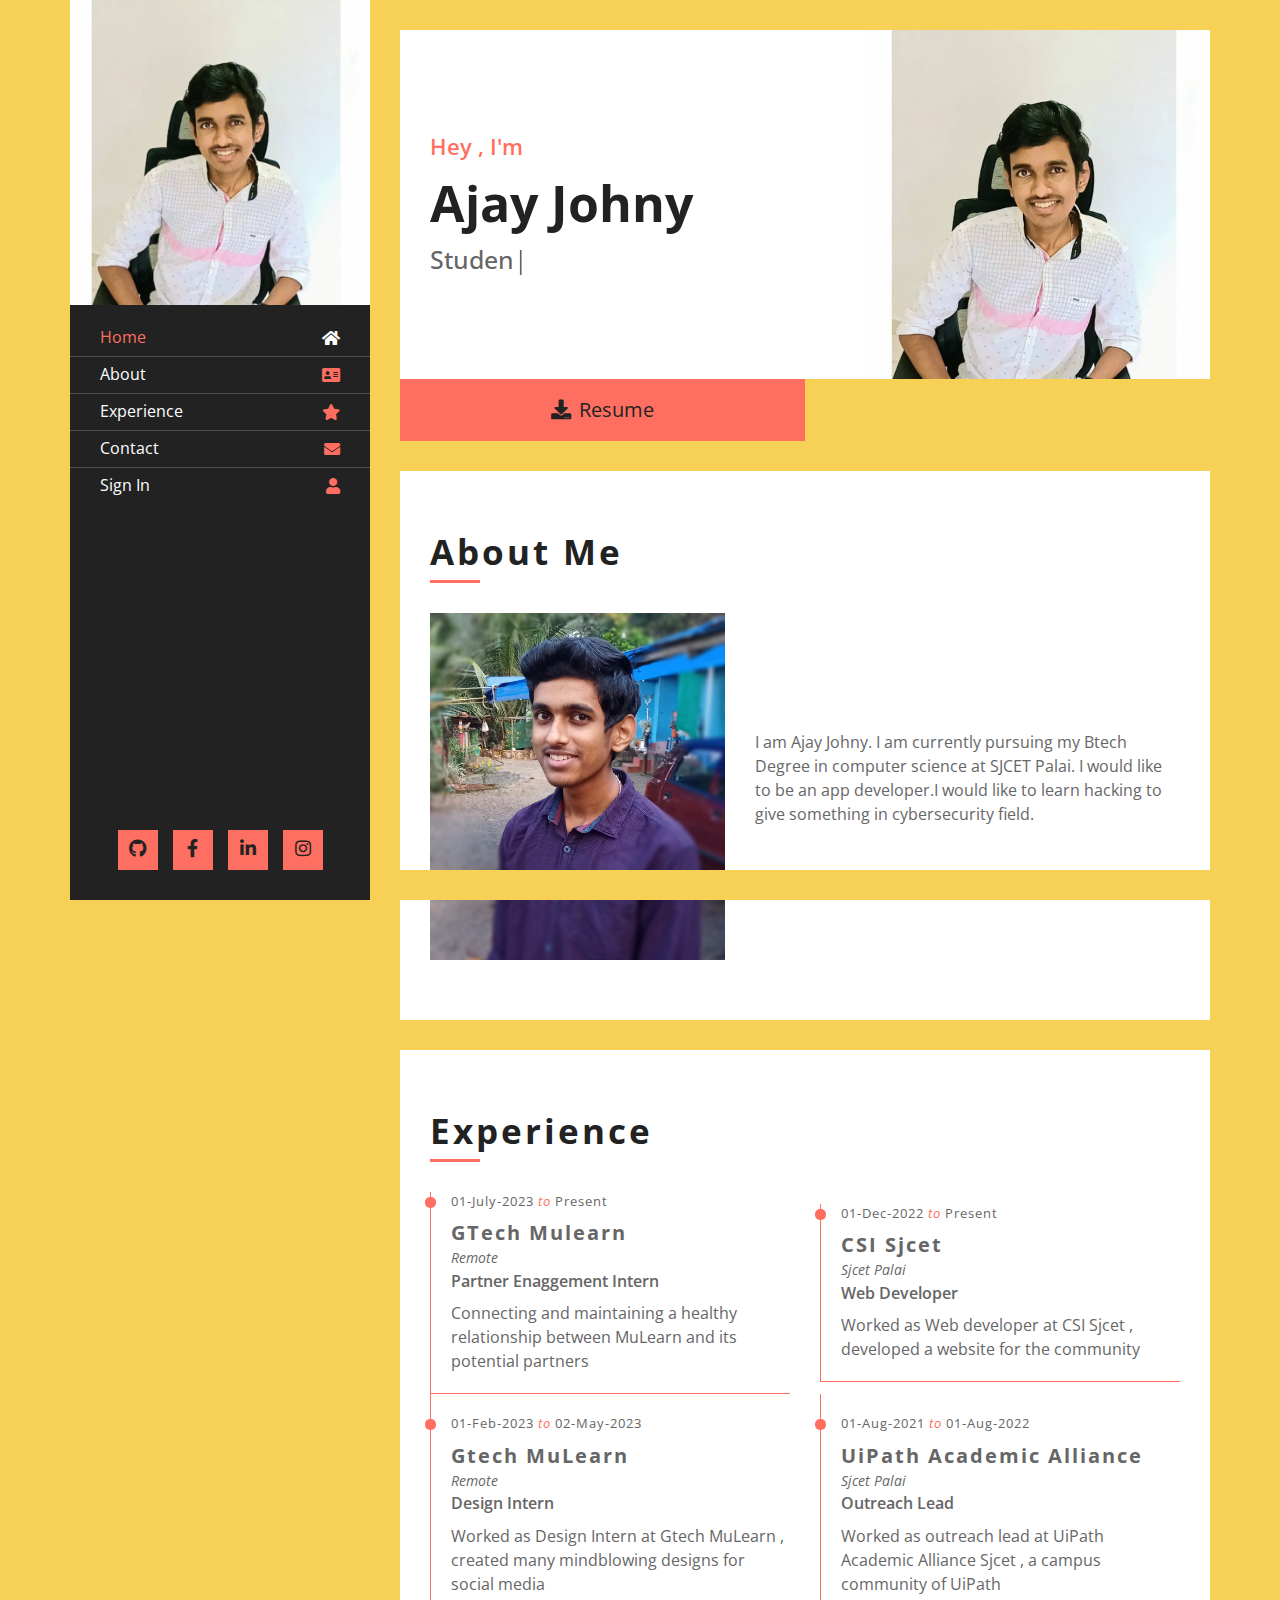
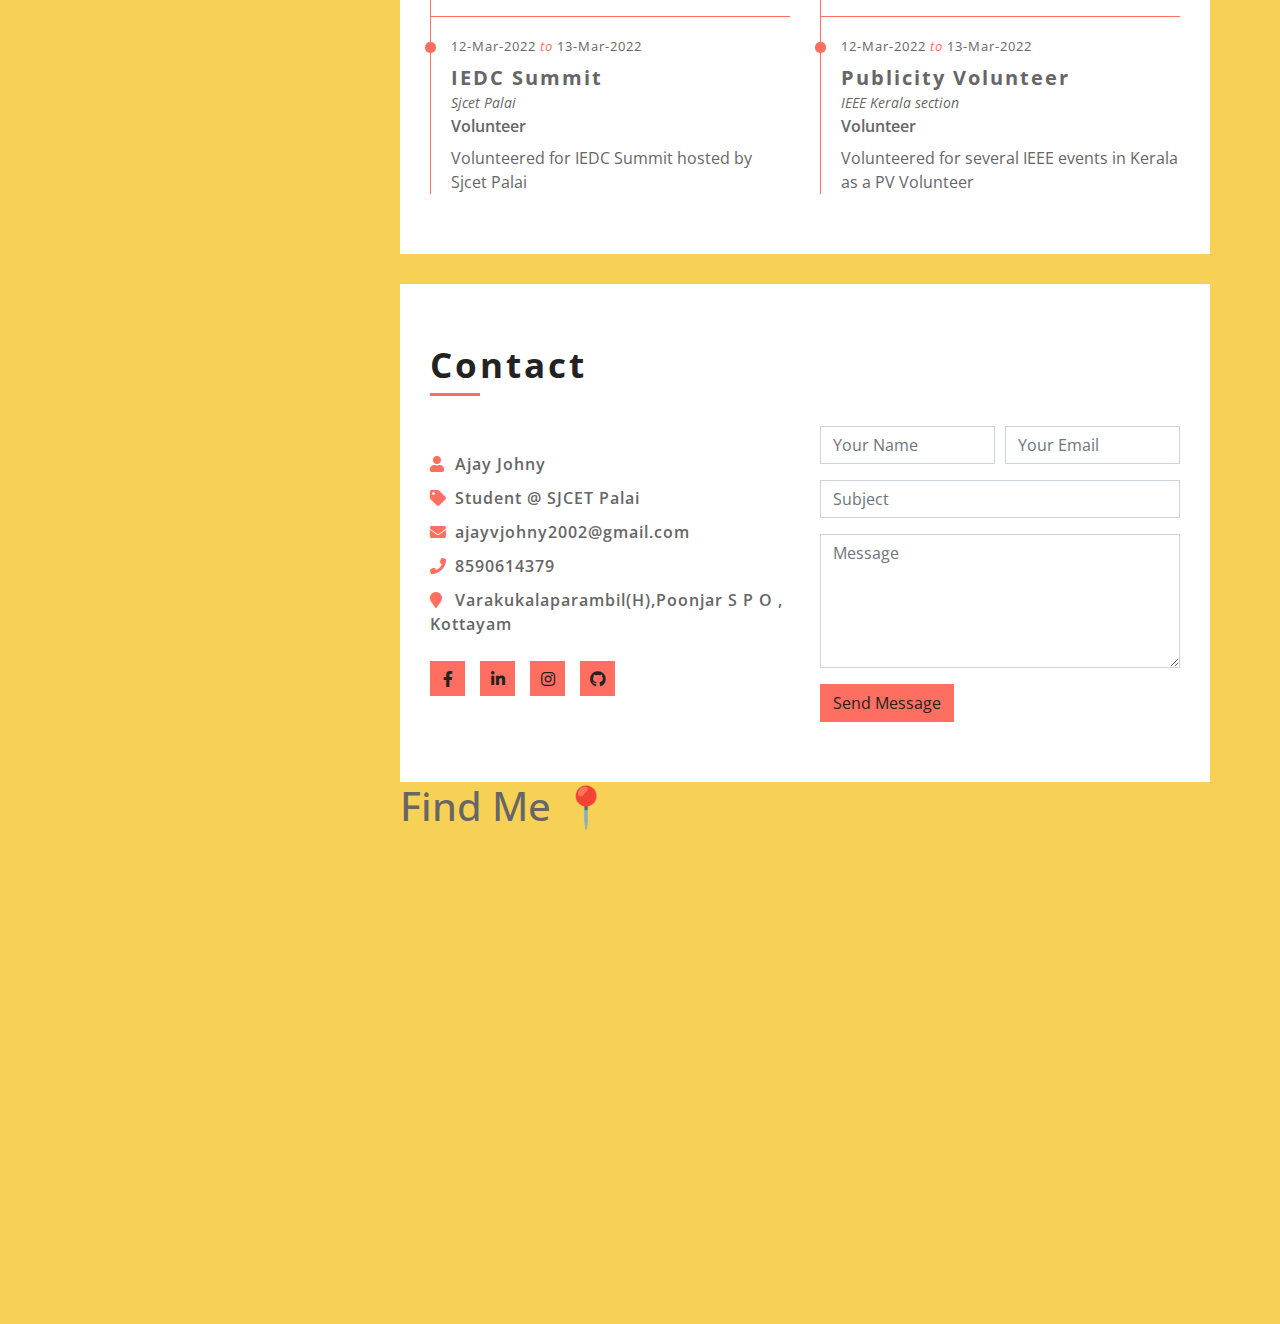
==== commit da5515b7: "Update index.html" ====
--- a/index.html
+++ b/index.html
@@ -233,6 +233,7 @@
                 </div>
                 <!-- Contact End -->
                 <div>
+                    <h1>Find Me 📍</h1>
                     <iframe src="https://www.google.com/maps/embed?pb=!1m18!1m12!1m3!1d62934.014893159925!2d76.79852925451411!3d9.648883921218525!2m3!1f0!2f0!3f0!3m2!1i1024!2i768!4f13.1!3m3!1m2!1s0x3b07b54fc0a7245f%3A0x9ba8087f19b418f1!2sPoonjar%20Thekkekara%2C%20Kerala!5e0!3m2!1sen!2sin!4v1699202462624!5m2!1sen!2sin" width="600" height="450" style="border:0;" allowfullscreen="" loading="lazy" referrerpolicy="no-referrer-when-downgrade"></iframe>
                 </div>
                
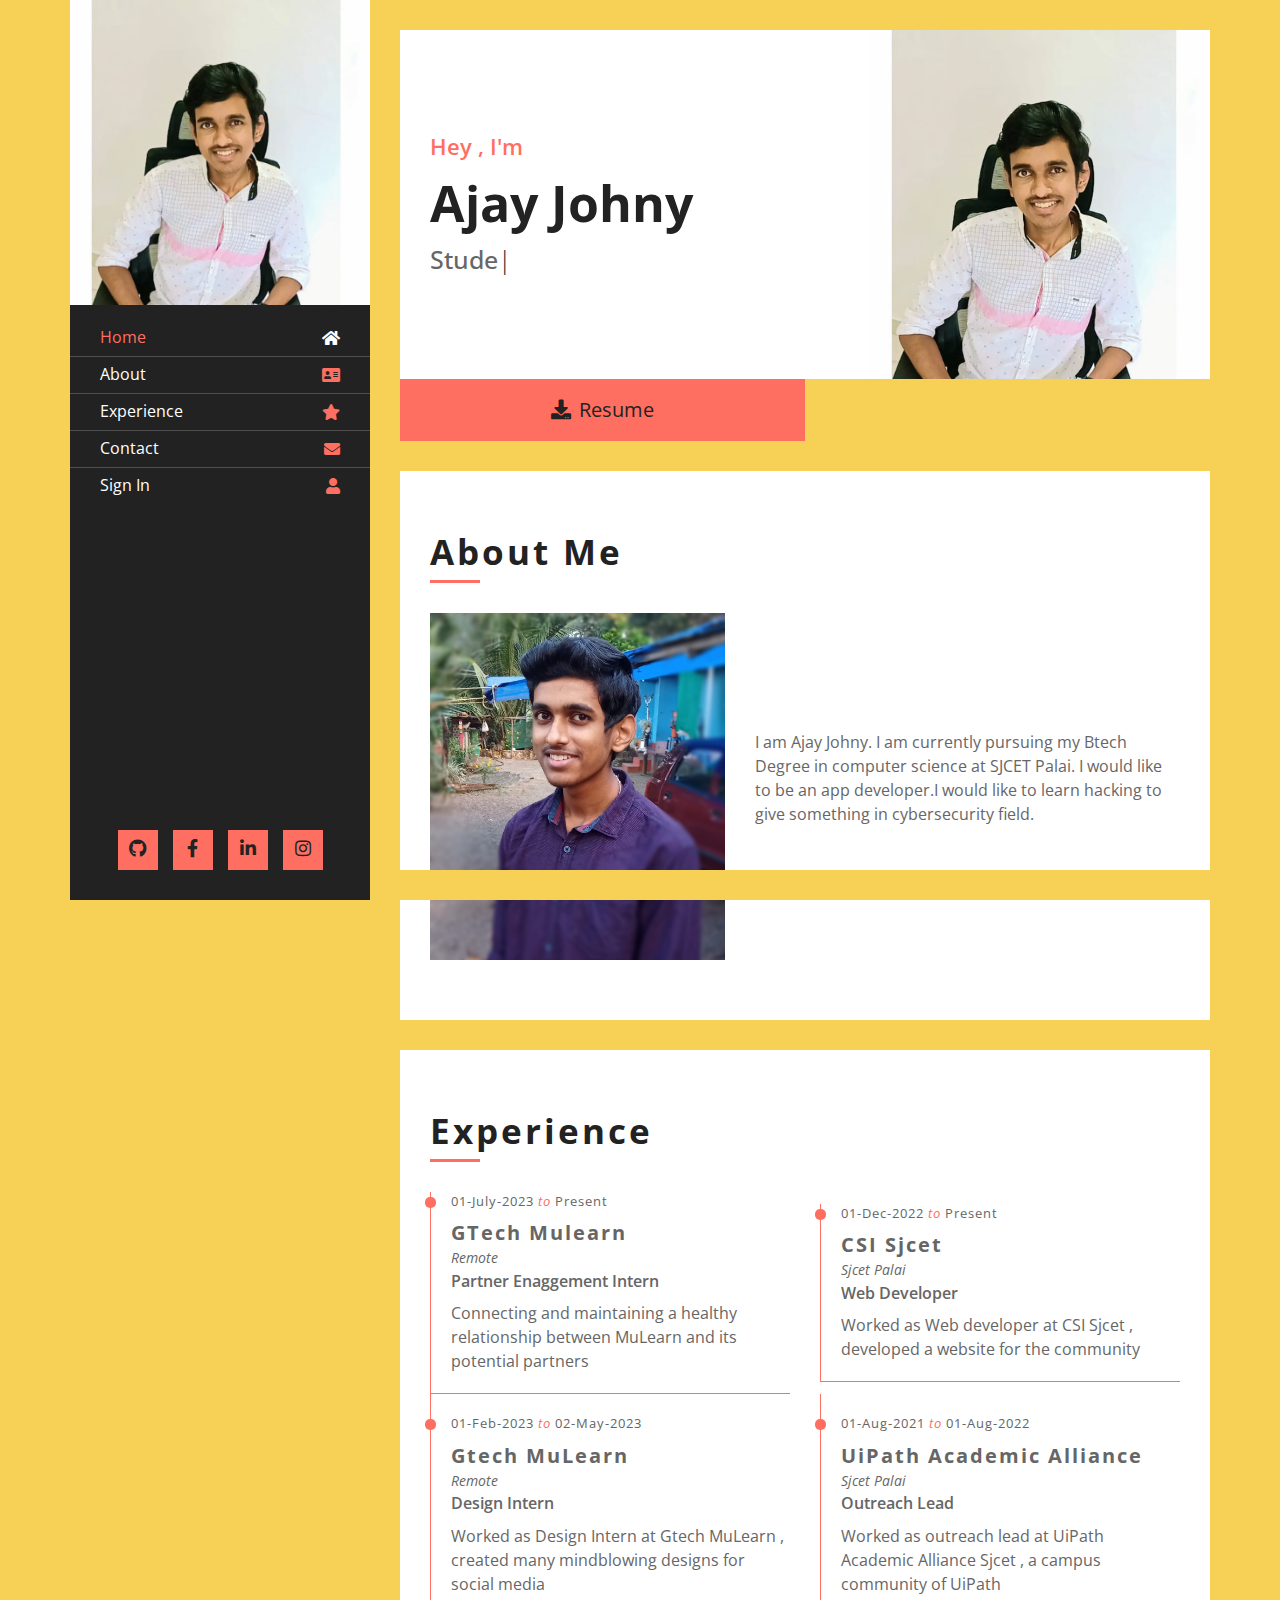
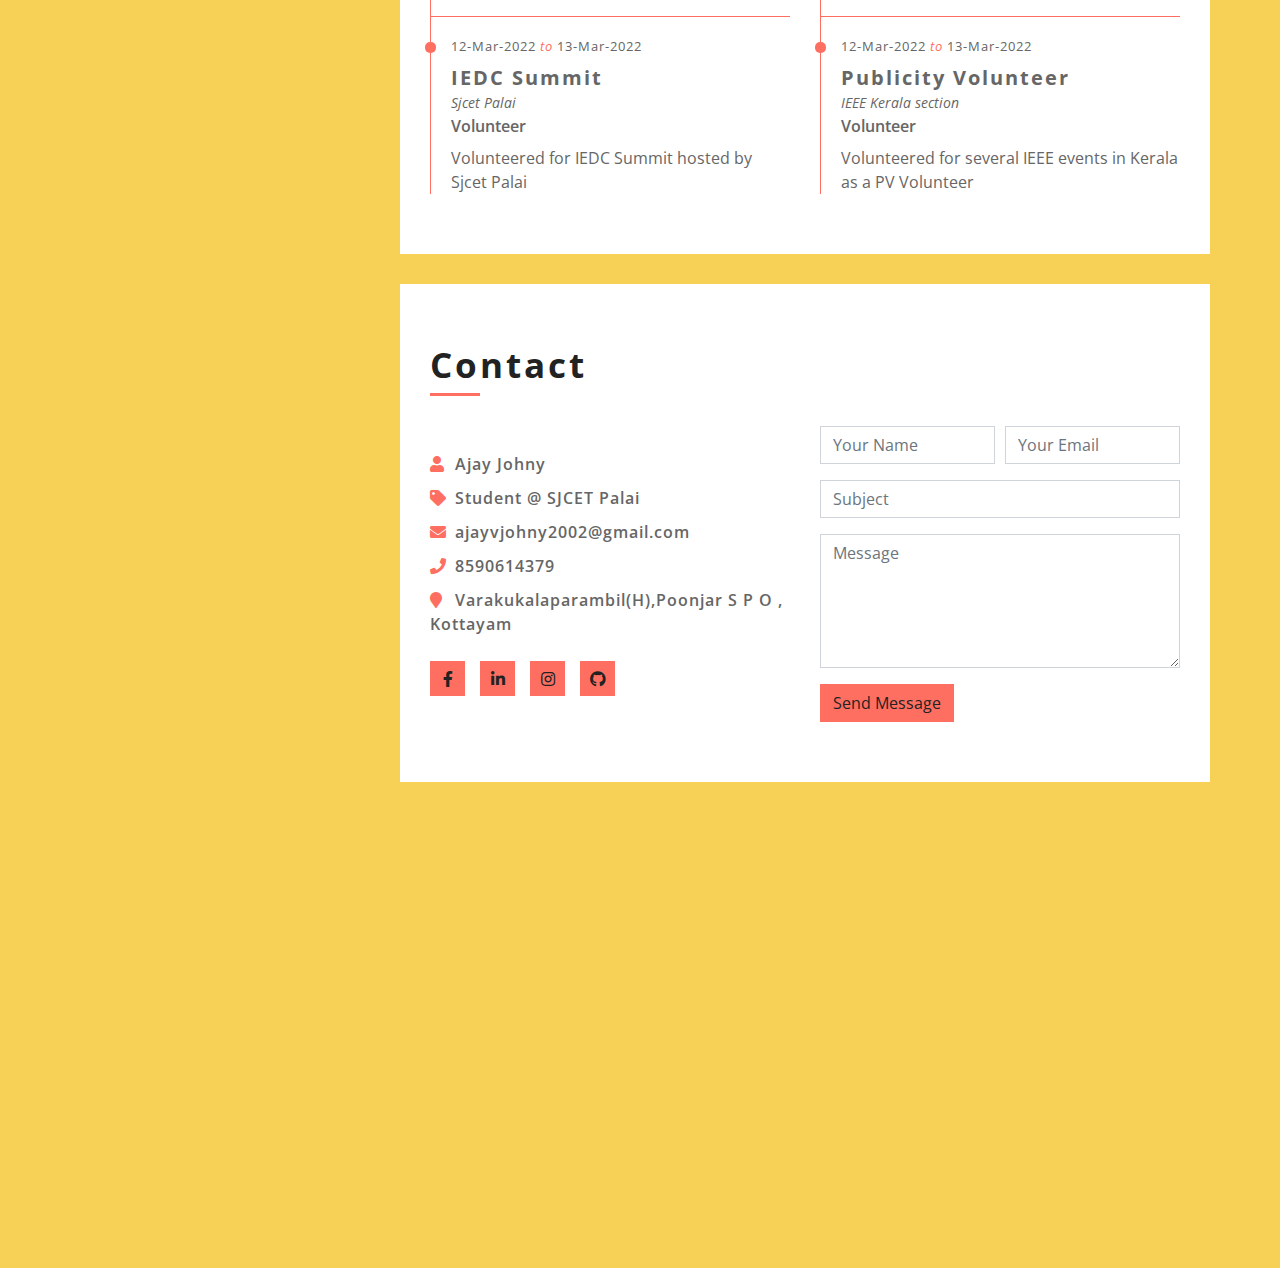
==== commit 30993280: "changes" ====
--- a/index.html
+++ b/index.html
@@ -50,7 +50,7 @@
                                <li class="nav-item">
                                     <a class="nav-link" href="#contact">Contact<i class="fa fa-envelope"></i></a>
                                 </li>
-                                 <li class="nav-item">
+                                <li class="nav-item">
                                     <a class="nav-link" href="signin.html">Sign In<i class="fa fa-user"></i></a>
                                 </li>
                             </ul>
@@ -233,7 +233,6 @@
                 </div>
                 <!-- Contact End -->
                 <div>
-                    <h1>Find Me 📍</h1>
                     <iframe src="https://www.google.com/maps/embed?pb=!1m18!1m12!1m3!1d62934.014893159925!2d76.79852925451411!3d9.648883921218525!2m3!1f0!2f0!3f0!3m2!1i1024!2i768!4f13.1!3m3!1m2!1s0x3b07b54fc0a7245f%3A0x9ba8087f19b418f1!2sPoonjar%20Thekkekara%2C%20Kerala!5e0!3m2!1sen!2sin!4v1699202462624!5m2!1sen!2sin" width="600" height="450" style="border:0;" allowfullscreen="" loading="lazy" referrerpolicy="no-referrer-when-downgrade"></iframe>
                 </div>
                
